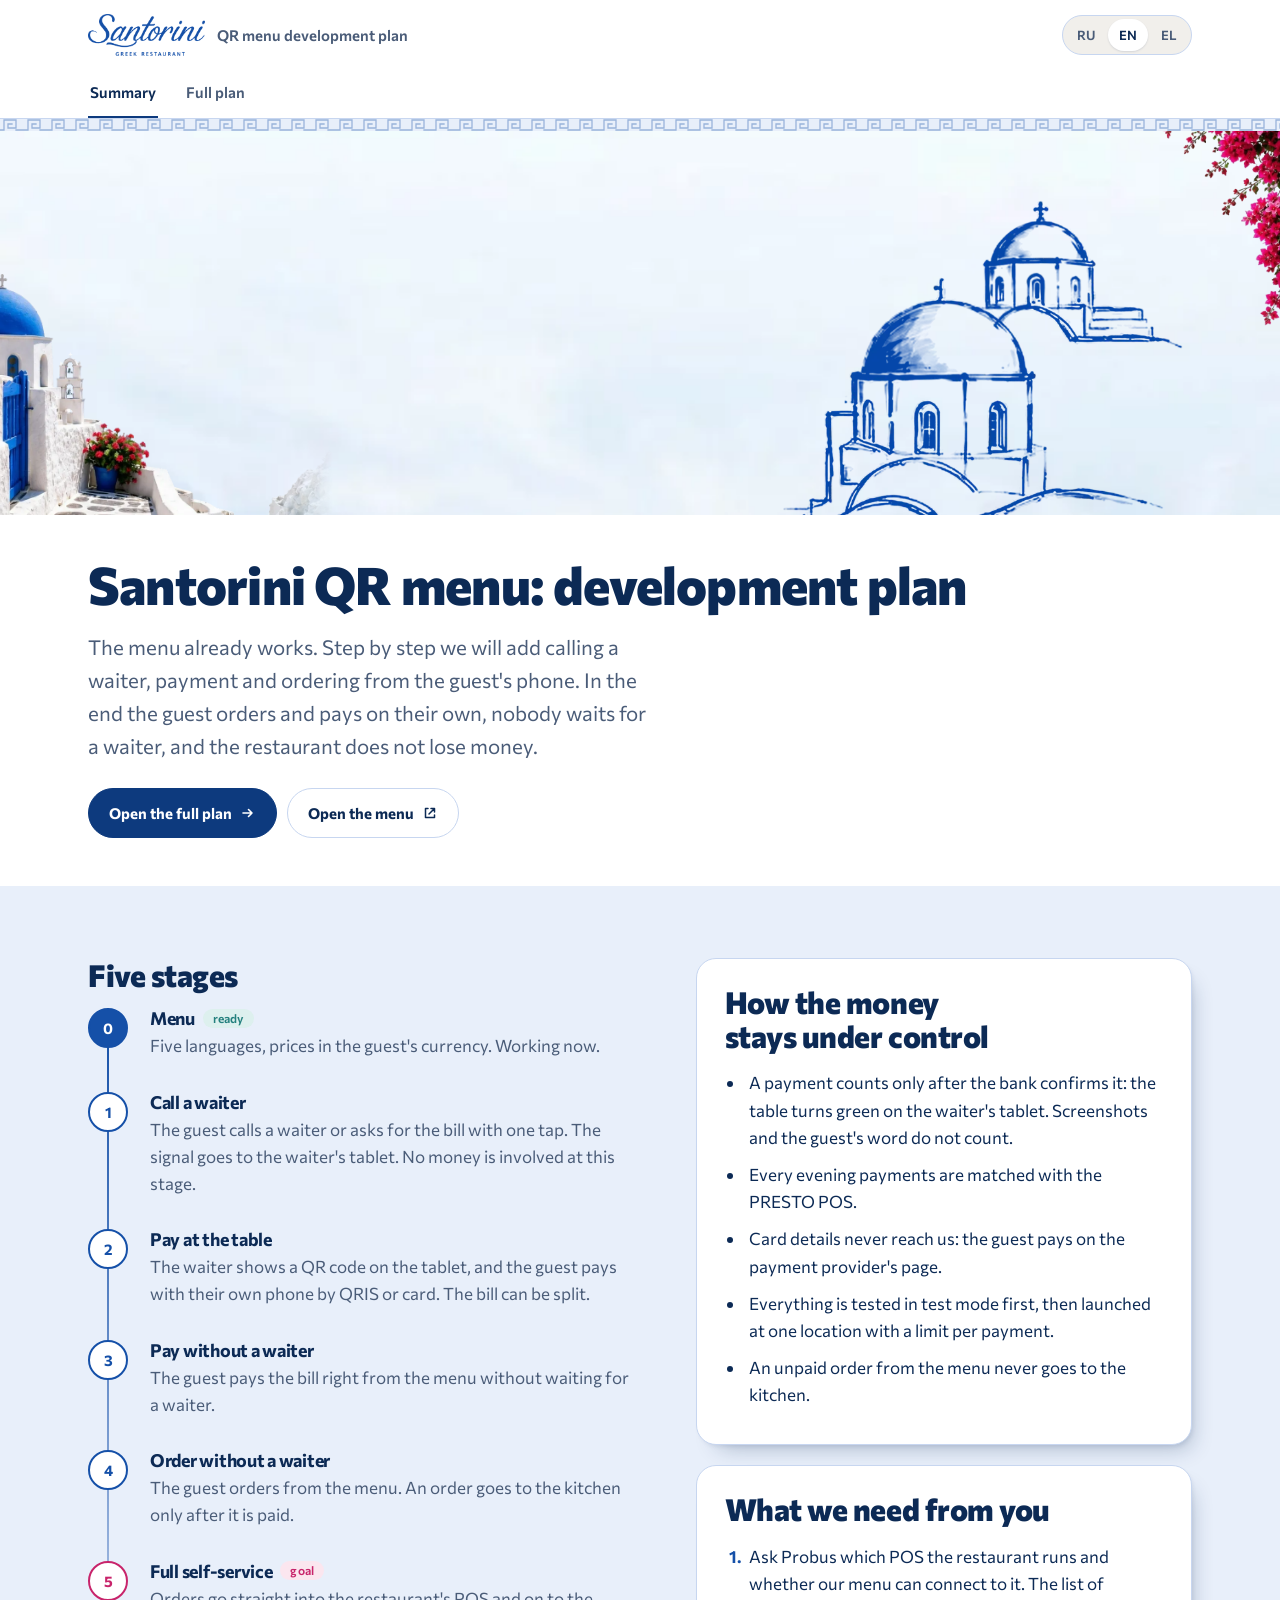
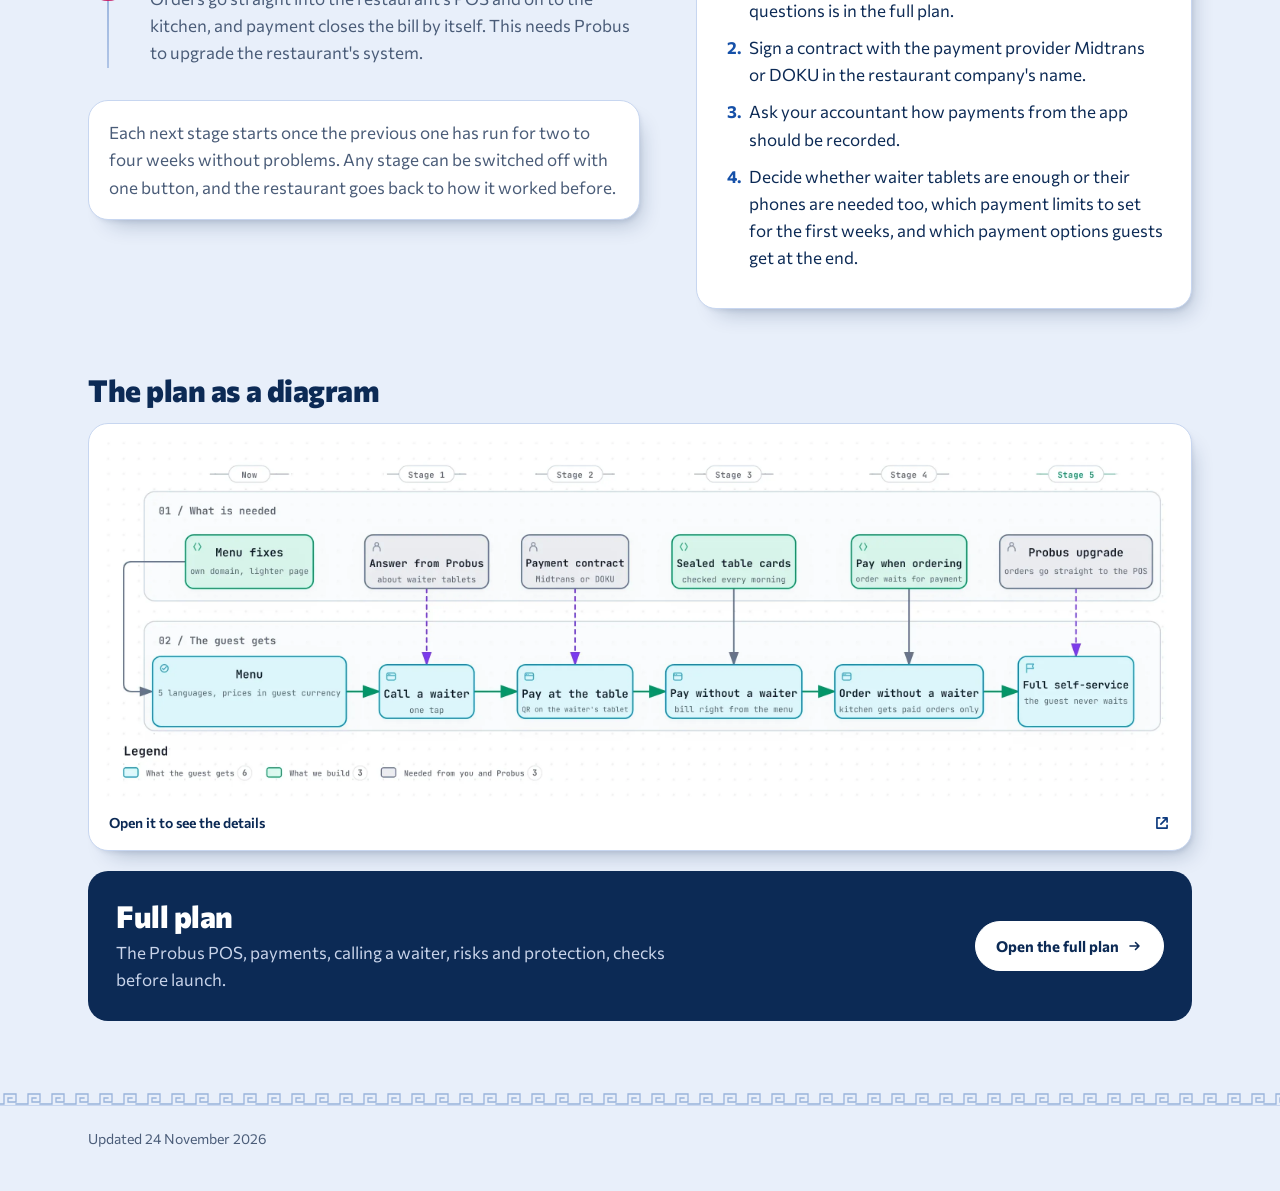
==== en/index.html @ ab55183e "Santorini QR menu plan site: summary and full plan in RU, EN, EL with Archify diagrams Co-Authored-B" ====
<!doctype html>
<html lang="en">
<head>
<meta charset="utf-8">
<meta name="viewport" content="width=device-width,initial-scale=1,viewport-fit=cover">
<meta name="robots" content="noindex,nofollow">
<title>Santorini QR menu: development plan · Santorini</title>
<meta name="theme-color" content="#FFFFFF">
<link rel="icon" href="../assets/icon-192.png" type="image/png"><link rel="apple-touch-icon" href="../assets/apple-touch-icon.png">
<link rel="preconnect" href="https://fonts.googleapis.com"><link rel="preconnect" href="https://fonts.gstatic.com" crossorigin>
<link href="https://fonts.googleapis.com/css2?family=Commissioner:wght@400;500;600;700;800&display=swap" rel="stylesheet">
<link rel="stylesheet" href="../assets/site.css">
</head>
<body>
<a class="skip" href="#main">↓</a>
<header class="top"><div class="wrap">
<div class="bar"><a class="brand" href="index.html"><img src="../assets/logo-word.webp" alt="Santorini Greek Restaurant" width="720" height="259"><span>QR menu development plan</span></a><nav class="langs" aria-label="Language"><a href="../ru/index.html" hreflang="ru">RU</a><a href="../en/index.html" hreflang="en" aria-current="page">EN</a><a href="../el/index.html" hreflang="el">EL</a></nav></div>
<nav class="views"><a href="index.html" aria-current="page">Summary</a><a href="plan.html">Full plan</a></nav>
</div></header>
<div class="meander" aria-hidden="true"></div>
<section class="hero"><div class="scene" aria-hidden="true"><div class="sea"></div><img class="bloom" src="../assets/bougainvillea.webp" alt=""><img class="domes" src="../assets/domes.webp" alt=""><img class="stairs" src="../assets/stairs.webp" alt=""></div>
<div class="wrap herotext"><h1>Santorini QR menu: development plan</h1><p class="lead">The menu already works. Step by step we will add calling a waiter, payment and ordering from the guest's phone. In the end the guest orders and pays on their own, nobody waits for a waiter, and the restaurant does not lose money.</p>
<div class="btns"><a class="btn primary" href="plan.html">Open the full plan <svg viewBox="0 0 16 16" aria-hidden="true"><path d="M3 8h9M8.5 4.5 12 8l-3.5 3.5" fill="none" stroke="currentColor" stroke-width="1.6" stroke-linecap="round" stroke-linejoin="round"/></svg></a><a class="btn" href="https://santorini-menu.pages.dev" target="_blank" rel="noopener">Open the menu <svg viewBox="0 0 16 16" aria-hidden="true"><path d="M6 3.5H3.5v9h9V10M9 3.5h3.5V7M12.5 3.5 7 9" fill="none" stroke="currentColor" stroke-width="1.5" stroke-linecap="round" stroke-linejoin="round"/></svg></a></div></div>
</section>
<main id="main"><div class="wrap">
<div class="cols">
<section><h2>Five stages</h2><ol class="timeline"><li class="done"><span class="num" aria-hidden="true">0</span><h3><span style="position:absolute;left:-9999px">Now:</span> Menu <span class="pill">ready</span></h3><p>Five languages, prices in the guest's currency. Working now.</p></li><li class=""><span class="num" aria-hidden="true">1</span><h3><span style="position:absolute;left:-9999px">Stage 1:</span> Call a waiter</h3><p>The guest calls a waiter or asks for the bill with one tap. The signal goes to the waiter's tablet. No money is involved at this stage.</p></li><li class=""><span class="num" aria-hidden="true">2</span><h3><span style="position:absolute;left:-9999px">Stage 2:</span> Pay at the table</h3><p>The waiter shows a QR code on the tablet, and the guest pays with their own phone by QRIS or card. The bill can be split.</p></li><li class=""><span class="num" aria-hidden="true">3</span><h3><span style="position:absolute;left:-9999px">Stage 3:</span> Pay without a waiter</h3><p>The guest pays the bill right from the menu without waiting for a waiter.</p></li><li class=""><span class="num" aria-hidden="true">4</span><h3><span style="position:absolute;left:-9999px">Stage 4:</span> Order without a waiter</h3><p>The guest orders from the menu. An order goes to the kitchen only after it is paid.</p></li><li class="goal"><span class="num" aria-hidden="true">5</span><h3><span style="position:absolute;left:-9999px">Stage 5:</span> Full self-service <span class="pill goal">goal</span></h3><p>Orders go straight into the restaurant's POS and on to the kitchen, and payment closes the bill by itself. This needs Probus to upgrade the restaurant's system.</p></li></ol><p class="note">Each next stage starts once the previous one has run for two to four weeks without problems. Any stage can be switched off with one button, and the restaurant goes back to how it worked before.</p></section>
<div class="side" style="margin-top:64px">
<section class="card"><h2>How the money stays under control</h2><ul class="clean"><li>A payment counts only after the bank confirms it: the table turns green on the waiter's tablet. Screenshots and the guest's word do not count.</li><li>Every evening payments are matched with the PRESTO POS.</li><li>Card details never reach us: the guest pays on the payment provider's page.</li><li>Everything is tested in test mode first, then launched at one location with a limit per payment.</li><li>An unpaid order from the menu never goes to the kitchen.</li></ul></section>
<section class="card"><h2>What we need from you</h2><ol class="clean"><li>Ask Probus which POS the restaurant runs and whether our menu can connect to it. The list of questions is in the full plan.</li><li>Sign a contract with the payment provider Midtrans or DOKU in the restaurant company's name.</li><li>Ask your accountant how payments from the app should be recorded.</li><li>Decide whether waiter tablets are enough or their phones are needed too, which payment limits to set for the first weeks, and which payment options guests get at the end.</li></ol></section>
</div>
</div>
<section class="figwrap"><h2>The plan as a diagram</h2>
<a class="fig" href="../diagrams/roadmap-brief-en.html" target="_blank" rel="noopener"><figure><img src="../assets/roadmap-brief-en.webp" alt="The plan as a diagram" width="1406" height="474" loading="lazy"><figcaption><b>Open it to see the details</b><svg viewBox="0 0 16 16" aria-hidden="true"><path d="M6 3.5H3.5v9h9V10M9 3.5h3.5V7M12.5 3.5 7 9" fill="none" stroke="currentColor" stroke-width="1.5" stroke-linecap="round" stroke-linejoin="round"/></svg></figcaption></figure></a></section>
<section class="more"><div><h2>Full plan</h2><p>The Probus POS, payments, calling a waiter, risks and protection, checks before launch.</p></div><a class="btn" href="plan.html">Open the full plan <svg viewBox="0 0 16 16" aria-hidden="true"><path d="M3 8h9M8.5 4.5 12 8l-3.5 3.5" fill="none" stroke="currentColor" stroke-width="1.6" stroke-linecap="round" stroke-linejoin="round"/></svg></a></section>
</div></main>
<div class="meander" aria-hidden="true"></div><footer><div class="wrap">Updated 24 November 2026</div></footer>
<a class="totop" href="#main" aria-label="↑"><svg viewBox="0 0 16 16" aria-hidden="true"><path d="M8 13V4M4.5 7.5 8 4l3.5 3.5" fill="none" stroke="currentColor" stroke-width="1.6" stroke-linecap="round" stroke-linejoin="round"/></svg></a>
<script>
(function(){var b=document.querySelector('.totop');addEventListener('scroll',function(){b.classList.toggle('show',scrollY>900)},{passive:true});
var links=[].slice.call(document.querySelectorAll('.toc a'));if(!links.length)return;
var map=links.map(function(a){return document.getElementById(a.getAttribute('href').slice(1))});
var io=new IntersectionObserver(function(){var y=innerHeight*0.3,cur=0;map.forEach(function(s,i){if(s&&s.getBoundingClientRect().top<y)cur=i});links.forEach(function(a,i){a.classList.toggle('on',i===cur)})},{rootMargin:'0px 0px -60% 0px'});
map.forEach(function(s){s&&io.observe(s)});
document.querySelectorAll('details.mtoc a').forEach(function(a){a.addEventListener('click',function(){a.closest('details').open=false})});
})();
</script>
</body></html>
---- assets/site.css ----
:root{--ground:#E8EFFA;--sheet:#FFFFFF;--tint:#F1EFEB;--ink:#0C2A55;--muted:#4A5C78;--line:#C7D6F0;--blue:#0D3A7E;--logo:#1550A8;--soft:#DCE6F5;--olive:#24807E;--olive-soft:#DDF0EE;--rose:#C8246B;--rose-soft:#FBE6EF;--r:20px;--shadow:10px 14px 22px -12px rgba(12,42,85,.30),2px 3px 5px -2px rgba(12,42,85,.10);--ease:cubic-bezier(.23,1,.32,1);color-scheme:light}
.meander{height:12px;background:url("data:image/svg+xml,%3Csvg xmlns='http://www.w3.org/2000/svg' width='24' height='12'%3E%3Cpath d='M0 11h4V1h12v8H8V5h4M16 11h8' fill='none' stroke='%231550A8' stroke-opacity='.38' stroke-width='1.3' stroke-linecap='square'/%3E%3C/svg%3E") repeat-x left center/24px 12px}
*{box-sizing:border-box}
html{-webkit-text-size-adjust:100%;scroll-behavior:smooth;scrollbar-color:#B8C5D8 var(--ground)}
body{margin:0;background:var(--ground);color:var(--ink);font:17px/1.6 Commissioner,system-ui,-apple-system,"Segoe UI",sans-serif;font-feature-settings:"cv11","ss01";caret-color:var(--blue)}
::selection{background:var(--soft);color:var(--ink)}
a{color:var(--blue);text-decoration-thickness:1px;text-underline-offset:3px}
a:hover{text-decoration-thickness:2px}
:focus-visible{outline:2px solid var(--blue);outline-offset:3px;border-radius:6px}
img{max-width:100%;display:block}
.wrap{max-width:1160px;margin:0 auto;padding:0 28px}
@media (max-width:640px){.wrap{padding:0 18px}body{font-size:16px}}
.skip{position:absolute;left:-999px}.skip:focus{left:12px;top:12px;background:#fff;padding:8px 12px;z-index:9}
header.top{background:var(--sheet);border-bottom:1px solid var(--line)}
.bar{display:flex;align-items:center;justify-content:space-between;gap:16px;padding:14px 0}
.brand{display:flex;align-items:center;gap:12px;text-decoration:none;color:var(--ink);min-width:0}
.brand img{height:42px;width:auto}
.brand span{font-weight:600;font-size:15px;color:var(--muted);line-height:1.25}
.langs{display:flex;gap:2px;background:var(--tint);border:1px solid var(--line);border-radius:999px;padding:3px}
.langs a{font-size:13px;font-weight:600;text-decoration:none;color:var(--muted);padding:6px 11px;border-radius:999px}
.langs a[aria-current]{background:var(--sheet);color:var(--ink);box-shadow:0 1px 2px rgba(11,31,79,.12)}
nav.views{display:flex;gap:4px}
nav.views a{display:inline-block;padding:10px 2px 12px;margin-right:22px;font-weight:600;font-size:15px;text-decoration:none;color:var(--muted);border-bottom:2px solid transparent}
nav.views a[aria-current]{color:var(--ink);border-bottom-color:var(--blue)}
@media (max-width:640px){.brand img{height:36px}.brand span{display:none}}
h1,h2,h3{line-height:1.12;letter-spacing:-.015em;margin:0;text-wrap:balance}
h1{font-size:clamp(2rem,4.6vw,3.25rem);font-weight:800}
h2{font-size:clamp(1.45rem,2.6vw,1.9rem);font-weight:800;margin:64px 0 16px;scroll-margin-top:20px}
h3{font-size:1.18rem;font-weight:700;margin:36px 0 10px}
p{margin:0 0 14px}
.lead{font-size:clamp(1.08rem,1.7vw,1.28rem);color:var(--muted);max-width:44ch;margin:18px 0 26px}
.hero{background:var(--sheet)}
.scene{position:relative;height:clamp(250px,30vw,400px);overflow:hidden;background:#CFE0F3}
.scene .sea{position:absolute;inset:0;background:url(../assets/sea.webp) center 36%/cover}
.scene img{position:absolute;width:auto;max-width:none}
.scene .domes{right:7%;bottom:-3%;height:86%}
.scene .stairs{left:-1%;bottom:-6%;height:70%;-webkit-mask-image:linear-gradient(90deg,#000 62%,transparent 96%);mask-image:linear-gradient(90deg,#000 62%,transparent 96%)}
.scene .bloom{right:-1%;top:-6%;height:58%}
.herotext{position:relative;padding-top:40px;padding-bottom:48px}
@media (max-width:640px){.scene .domes{right:-8%;height:78%}.scene .stairs{height:58%}.scene .bloom{height:46%}.herotext{padding-top:26px;padding-bottom:34px}}
.btns{display:flex;flex-wrap:wrap;gap:10px}
.btn{display:inline-flex;align-items:center;gap:8px;min-height:46px;border-radius:999px;padding:12px 20px;font-weight:700;font-size:15px;text-decoration:none;border:1px solid var(--line);background:var(--sheet);color:var(--ink);transition:transform 160ms var(--ease),background-color 160ms ease,border-color 160ms ease}
.btn:active{transform:scale(.97)}
.btn:hover{border-color:#B8C5D8;background:var(--tint)}
.btn.primary{background:var(--blue);border-color:var(--blue);color:#fff}
.btn.primary:hover{background:#0A2F6A}
.btn svg{width:16px;height:16px}
main{padding:8px 0 72px}
.cols{display:grid;grid-template-columns:minmax(0,1fr) minmax(0,.9fr);gap:56px;align-items:start}
@media (max-width:960px){.cols{grid-template-columns:1fr;gap:8px}}
.timeline{list-style:none;margin:8px 0 0;padding:0;position:relative}
.timeline:before{content:"";position:absolute;left:19px;top:10px;bottom:24px;width:2px;background:linear-gradient(var(--logo),#AFC4E6)}
.timeline li{position:relative;padding:0 0 26px 62px}
.timeline .num{position:absolute;left:0;top:0;width:40px;height:40px;border-radius:50%;background:var(--sheet);border:2px solid var(--logo);color:var(--logo);font-weight:700;display:grid;place-items:center;font-size:15px;font-variant-numeric:tabular-nums}
.timeline li.done .num{background:var(--logo);color:#fff}
.timeline li.goal .num{border-color:var(--rose);color:var(--rose)}
.timeline h3{margin:6px 0 4px;font-size:1.12rem;display:flex;flex-wrap:wrap;align-items:center;gap:8px}
.timeline p{color:var(--muted);margin:0;max-width:52ch}
.pill{font-size:12px;font-weight:600;letter-spacing:.01em;padding:3px 10px;border-radius:999px;background:var(--olive-soft);color:var(--olive)}
.pill.goal{background:var(--rose-soft);color:var(--rose)}
.note{background:var(--sheet);border:1px solid var(--line);border-radius:var(--r);padding:18px 20px;color:var(--muted);margin:8px 0 0;box-shadow:var(--shadow)}
figure{margin:0}
.fig{background:var(--sheet);border:1px solid var(--line);border-radius:var(--r);padding:14px;box-shadow:var(--shadow);display:block;text-decoration:none;color:inherit;transition:border-color .2s}
.fig:hover{border-color:#9CB4D8}
.fig img{border-radius:12px;width:100%;height:auto}
.fig figcaption{display:flex;justify-content:space-between;gap:12px;align-items:center;padding:12px 6px 2px;font-size:14px;color:var(--muted)}
.fig figcaption b{color:var(--ink);font-weight:600}
.fig figcaption svg{width:18px;height:18px;flex:none;color:var(--blue)}
.side{display:grid;gap:20px}
.figwrap{margin-top:56px}
.dochead{padding-top:40px}
.dochead h1{font-size:clamp(1.9rem,4vw,2.8rem)}
.dochead p{font-size:1.12rem;color:var(--muted);max-width:62ch;margin:14px 0 26px}
.sticky{position:sticky;top:20px}
ul.clean,ol.clean{margin:0;padding:0 0 0 1.2em}
ul.clean li,ol.clean li{margin:0 0 10px;padding-left:4px}
ol.clean li::marker{font-weight:700;color:var(--logo)}
.card{background:var(--sheet);border:1px solid var(--line);border-radius:var(--r);padding:26px 28px;box-shadow:var(--shadow)}
.card h2{margin-top:0}
.grid2{display:grid;grid-template-columns:1fr 1fr;gap:20px;margin-top:56px}
@media (max-width:860px){.grid2{grid-template-columns:1fr}.card{padding:22px 20px}}
.more{margin-top:20px;background-image:none;display:flex;flex-wrap:wrap;justify-content:space-between;align-items:center;gap:18px;background:var(--ink);color:#fff;border-radius:var(--r);padding:28px}
.more h2{margin:0 0 6px;color:#fff}.more p{margin:0;color:#C9D4EA;max-width:52ch}
.more .btn{background:#fff;color:var(--ink);border-color:#fff}
footer{border-top:1px solid var(--line);color:var(--muted);font-size:14px;padding:22px 0 40px}
/* full plan */
.doc{display:grid;grid-template-columns:240px minmax(0,1fr);gap:56px;align-items:start;padding-top:40px}
.toc{position:sticky;top:20px;font-size:14px}
.toc b{display:block;font-size:13px;color:var(--muted);font-weight:600;margin-bottom:8px}
.toc ol{list-style:none;margin:0;padding:0;border-left:2px solid var(--line)}
.toc a{display:block;padding:6px 0 6px 14px;margin-left:-2px;border-left:2px solid transparent;color:var(--muted);text-decoration:none;line-height:1.3}
.toc a:hover{color:var(--ink)}
.toc a.on{color:var(--blue);border-left-color:var(--blue);font-weight:600}
details.mtoc{display:none}
article{max-width:74ch;min-width:0;overflow-wrap:anywhere}
article h1{font-size:clamp(1.9rem,4vw,2.8rem)}
article > p:first-of-type{font-size:1.12rem;color:var(--muted);margin-top:14px}
article h2:first-of-type{margin-top:0}
@media (max-width:960px){article h2:first-of-type{margin-top:28px}}
article ul,article ol{padding-left:1.25em}article li{margin:0 0 8px}
article ol li::marker{font-weight:700;color:var(--logo)}
.tbl{margin:14px 0 22px;border:1px solid var(--line);border-radius:16px;overflow:hidden;background:var(--sheet)}
table{border-collapse:collapse;width:100%;font-size:15px;line-height:1.45;font-variant-numeric:tabular-nums}
th,td{text-align:left;vertical-align:top;padding:12px 14px;border-bottom:1px solid var(--line)}
th{background:var(--tint);font-weight:600;font-size:13.5px;color:var(--muted)}
tr:last-child td{border-bottom:0}
td:first-child{font-weight:600}
.wide{max-width:none}
@media (max-width:960px){
 .doc{grid-template-columns:minmax(0,1fr);gap:0;padding-top:22px}.toc{display:none}
 details.mtoc{display:block;background:var(--sheet);border:1px solid var(--line);border-radius:16px;margin:0 0 8px}
 details.mtoc summary{cursor:pointer;padding:14px 18px;font-weight:600;list-style:none;display:flex;justify-content:space-between}
 details.mtoc summary::after{content:"+";color:var(--blue);font-weight:700}
 details.mtoc[open] summary::after{content:"\2212"}
 details.mtoc ol{margin:0;padding:0 18px 14px 36px}details.mtoc li{margin:6px 0}
 .tbl{border:0;background:transparent;overflow:visible}
 table,thead,tbody,tr,td{display:block}thead{display:none}
 tr{background:var(--sheet);border:1px solid var(--line);border-radius:16px;margin:0 0 12px;padding:6px 0}
 td{border:0;padding:6px 16px}
 td:before{content:attr(data-label);display:block;font-size:12.5px;font-weight:600;color:var(--muted);margin-bottom:1px}
 td:empty{display:none}
}
.totop{position:fixed;right:18px;bottom:18px;width:44px;height:44px;border-radius:50%;background:var(--sheet);border:1px solid var(--line);box-shadow:var(--shadow);display:grid;place-items:center;color:var(--blue);text-decoration:none;opacity:0;pointer-events:none;transition:opacity .25s}
.totop.show{opacity:1;pointer-events:auto}
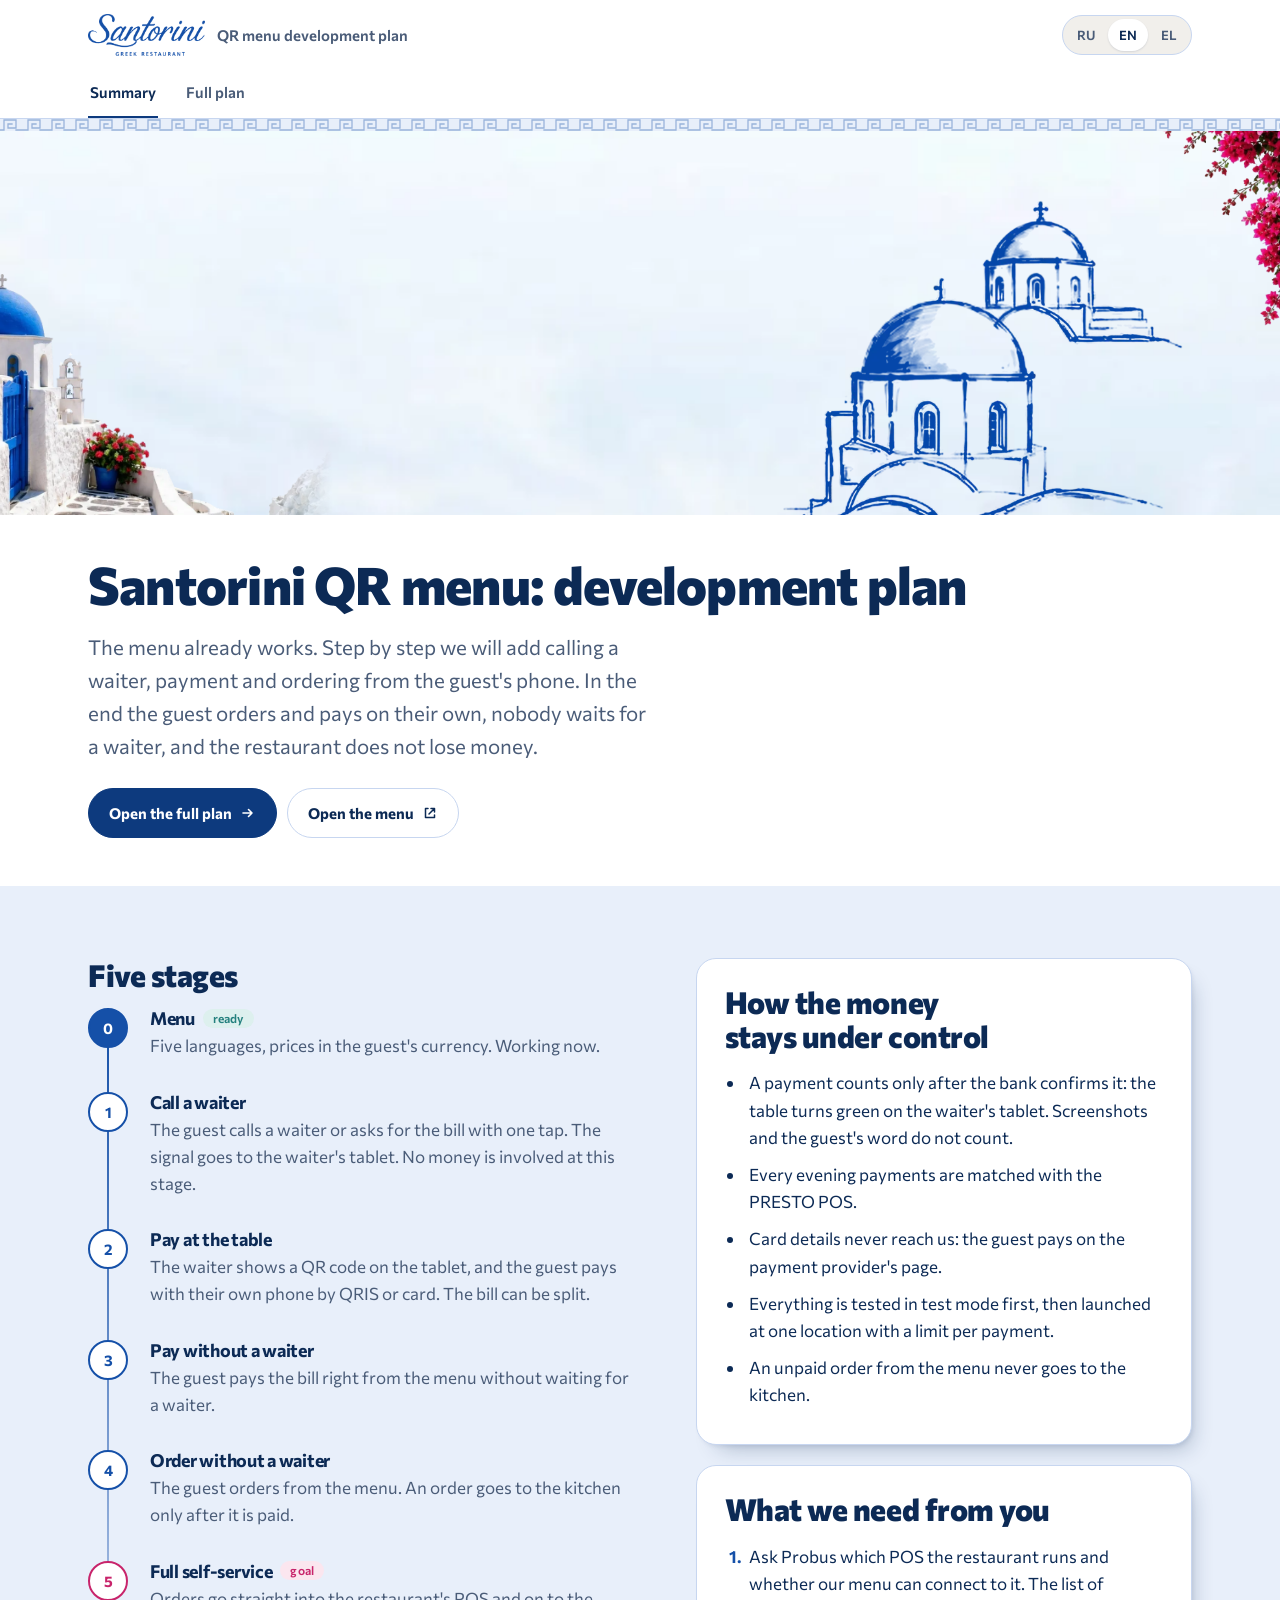
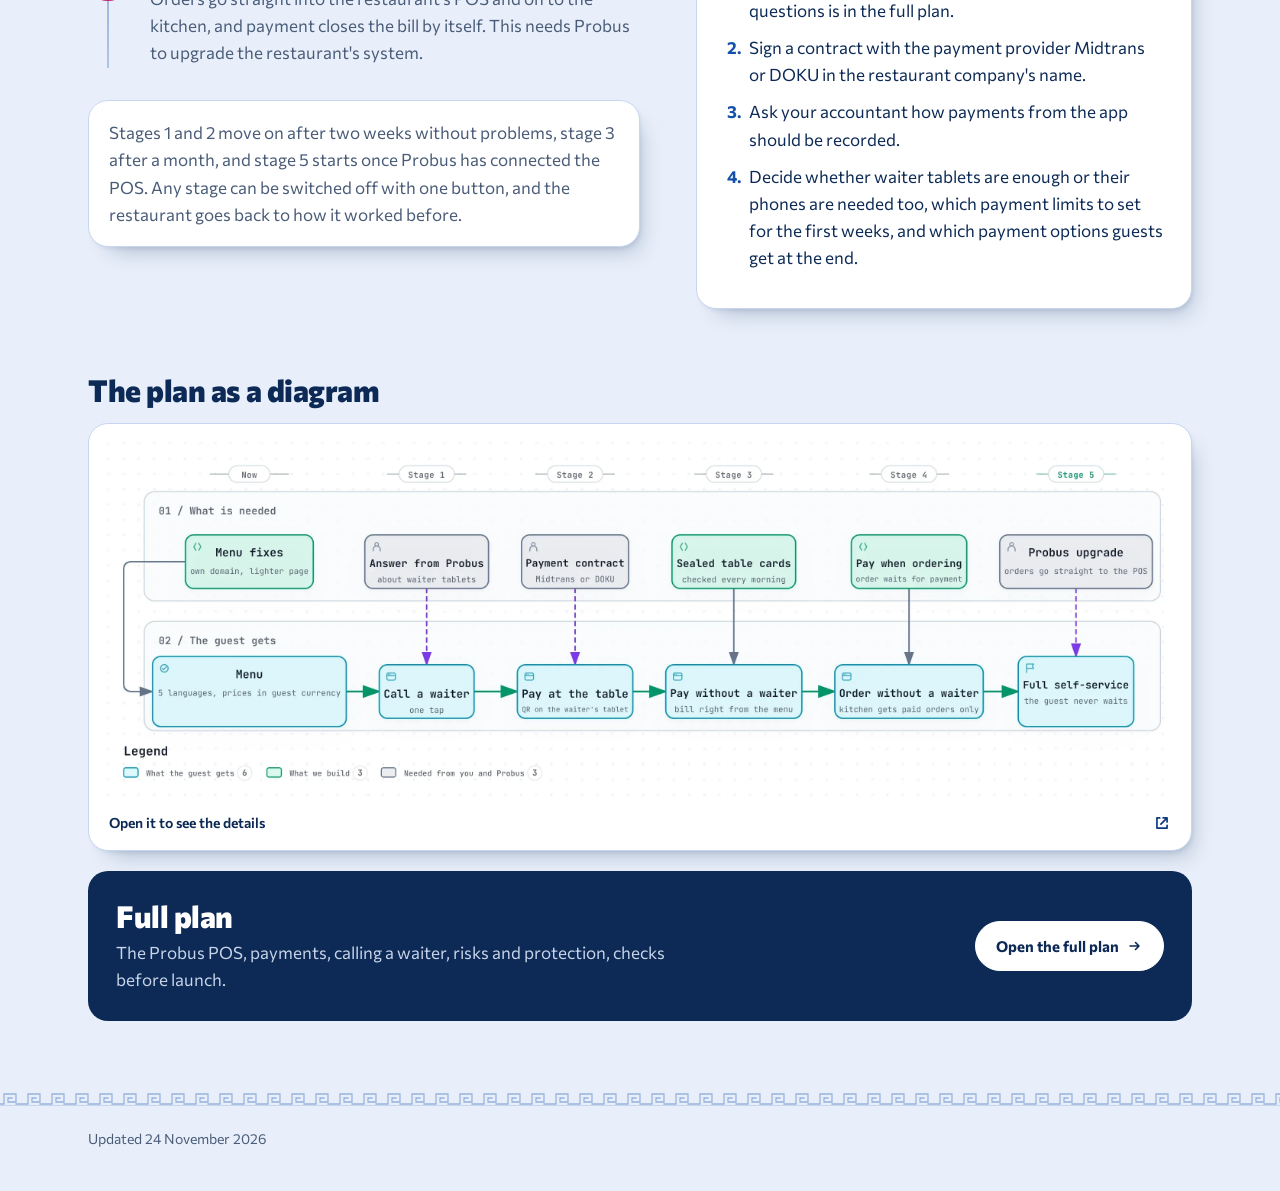
==== commit ec9e714f: "Full plan: add everything from docs 07-09, verified payment facts Co-Authored-By: Claude Opus 5.5 <n" ====
--- a/en/index.html
+++ b/en/index.html
@@ -24,7 +24,7 @@
 </section>
 <main id="main"><div class="wrap">
 <div class="cols">
-<section><h2>Five stages</h2><ol class="timeline"><li class="done"><span class="num" aria-hidden="true">0</span><h3><span style="position:absolute;left:-9999px">Now:</span> Menu <span class="pill">ready</span></h3><p>Five languages, prices in the guest's currency. Working now.</p></li><li class=""><span class="num" aria-hidden="true">1</span><h3><span style="position:absolute;left:-9999px">Stage 1:</span> Call a waiter</h3><p>The guest calls a waiter or asks for the bill with one tap. The signal goes to the waiter's tablet. No money is involved at this stage.</p></li><li class=""><span class="num" aria-hidden="true">2</span><h3><span style="position:absolute;left:-9999px">Stage 2:</span> Pay at the table</h3><p>The waiter shows a QR code on the tablet, and the guest pays with their own phone by QRIS or card. The bill can be split.</p></li><li class=""><span class="num" aria-hidden="true">3</span><h3><span style="position:absolute;left:-9999px">Stage 3:</span> Pay without a waiter</h3><p>The guest pays the bill right from the menu without waiting for a waiter.</p></li><li class=""><span class="num" aria-hidden="true">4</span><h3><span style="position:absolute;left:-9999px">Stage 4:</span> Order without a waiter</h3><p>The guest orders from the menu. An order goes to the kitchen only after it is paid.</p></li><li class="goal"><span class="num" aria-hidden="true">5</span><h3><span style="position:absolute;left:-9999px">Stage 5:</span> Full self-service <span class="pill goal">goal</span></h3><p>Orders go straight into the restaurant's POS and on to the kitchen, and payment closes the bill by itself. This needs Probus to upgrade the restaurant's system.</p></li></ol><p class="note">Each next stage starts once the previous one has run for two to four weeks without problems. Any stage can be switched off with one button, and the restaurant goes back to how it worked before.</p></section>
+<section><h2>Five stages</h2><ol class="timeline"><li class="done"><span class="num" aria-hidden="true">0</span><h3><span style="position:absolute;left:-9999px">Now:</span> Menu <span class="pill">ready</span></h3><p>Five languages, prices in the guest's currency. Working now.</p></li><li class=""><span class="num" aria-hidden="true">1</span><h3><span style="position:absolute;left:-9999px">Stage 1:</span> Call a waiter</h3><p>The guest calls a waiter or asks for the bill with one tap. The signal goes to the waiter's tablet. No money is involved at this stage.</p></li><li class=""><span class="num" aria-hidden="true">2</span><h3><span style="position:absolute;left:-9999px">Stage 2:</span> Pay at the table</h3><p>The waiter shows a QR code on the tablet, and the guest pays with their own phone by QRIS or card. The bill can be split.</p></li><li class=""><span class="num" aria-hidden="true">3</span><h3><span style="position:absolute;left:-9999px">Stage 3:</span> Pay without a waiter</h3><p>The guest pays the bill right from the menu without waiting for a waiter.</p></li><li class=""><span class="num" aria-hidden="true">4</span><h3><span style="position:absolute;left:-9999px">Stage 4:</span> Order without a waiter</h3><p>The guest orders from the menu. An order goes to the kitchen only after it is paid.</p></li><li class="goal"><span class="num" aria-hidden="true">5</span><h3><span style="position:absolute;left:-9999px">Stage 5:</span> Full self-service <span class="pill goal">goal</span></h3><p>Orders go straight into the restaurant's POS and on to the kitchen, and payment closes the bill by itself. This needs Probus to upgrade the restaurant's system.</p></li></ol><p class="note">Stages 1 and 2 move on after two weeks without problems, stage 3 after a month, and stage 5 starts once Probus has connected the POS. Any stage can be switched off with one button, and the restaurant goes back to how it worked before.</p></section>
 <div class="side" style="margin-top:64px">
 <section class="card"><h2>How the money stays under control</h2><ul class="clean"><li>A payment counts only after the bank confirms it: the table turns green on the waiter's tablet. Screenshots and the guest's word do not count.</li><li>Every evening payments are matched with the PRESTO POS.</li><li>Card details never reach us: the guest pays on the payment provider's page.</li><li>Everything is tested in test mode first, then launched at one location with a limit per payment.</li><li>An unpaid order from the menu never goes to the kitchen.</li></ul></section>
 <section class="card"><h2>What we need from you</h2><ol class="clean"><li>Ask Probus which POS the restaurant runs and whether our menu can connect to it. The list of questions is in the full plan.</li><li>Sign a contract with the payment provider Midtrans or DOKU in the restaurant company's name.</li><li>Ask your accountant how payments from the app should be recorded.</li><li>Decide whether waiter tablets are enough or their phones are needed too, which payment limits to set for the first weeks, and which payment options guests get at the end.</li></ol></section>
